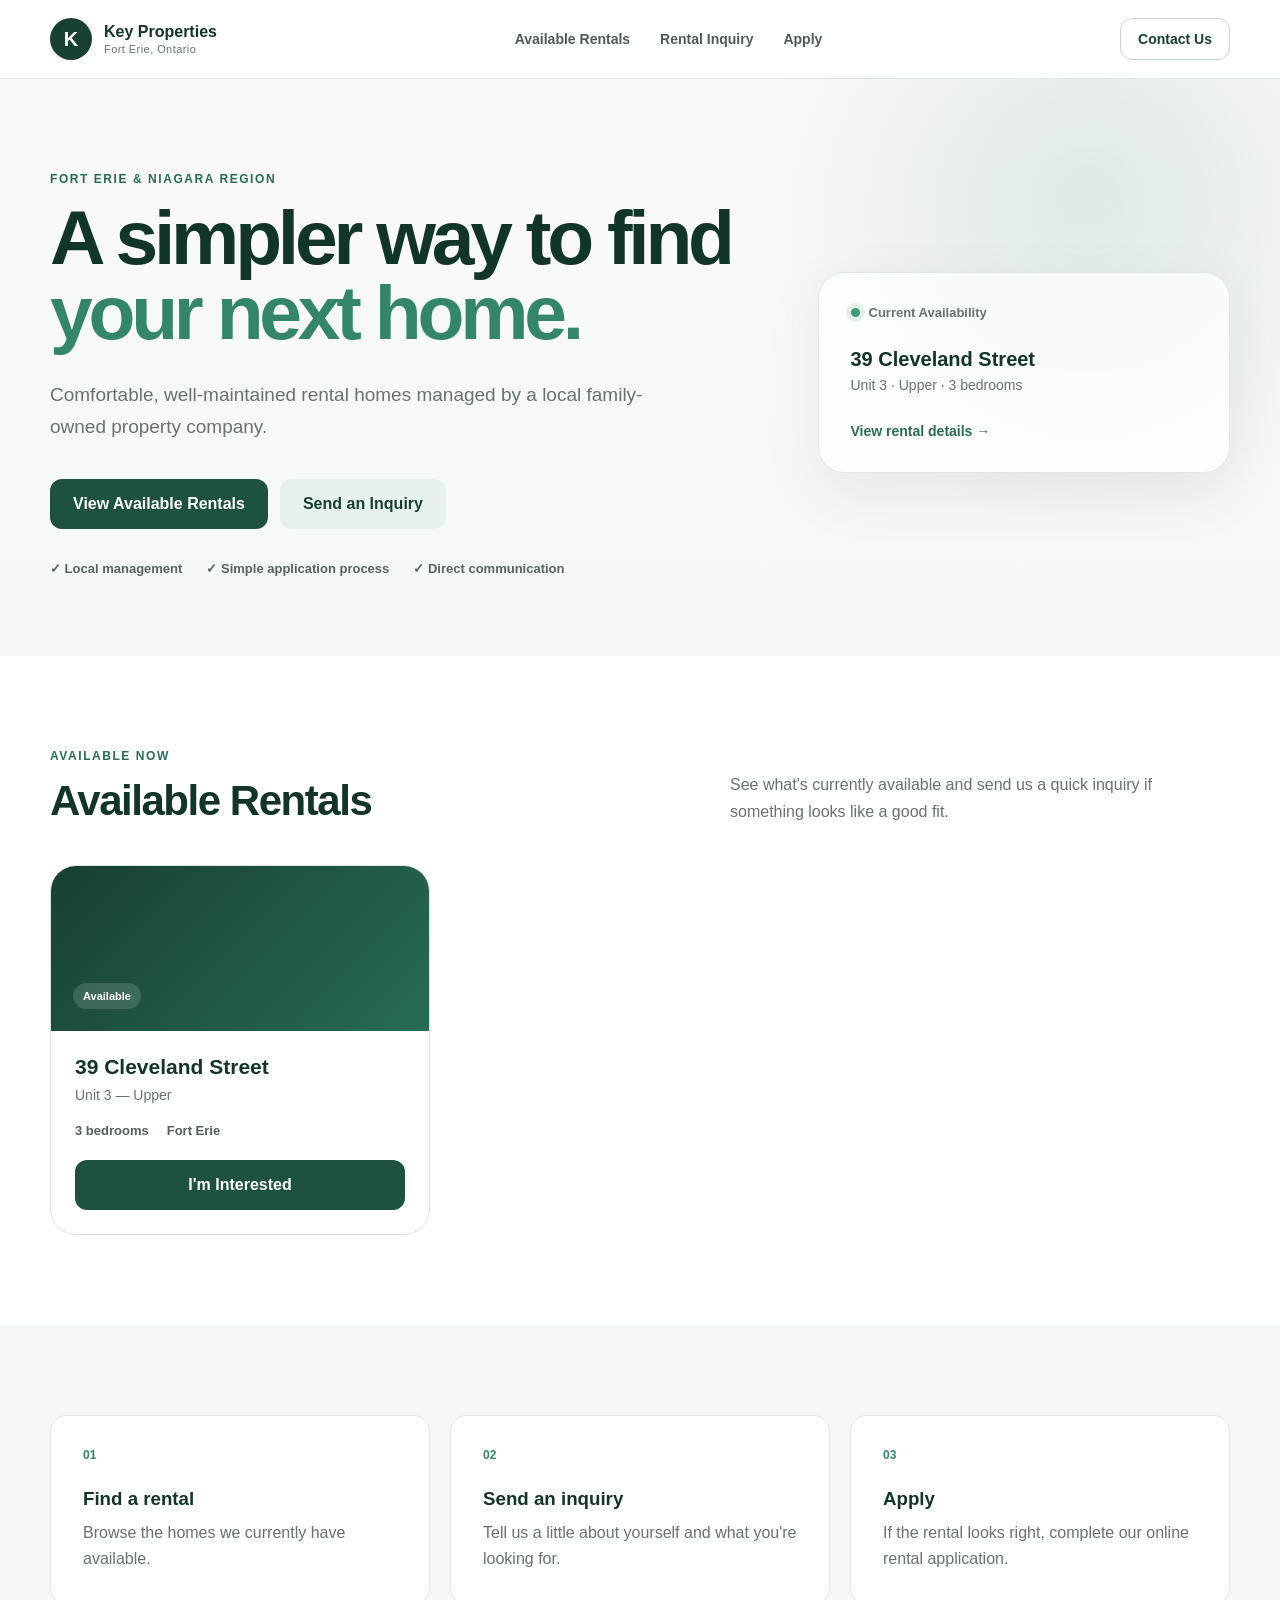
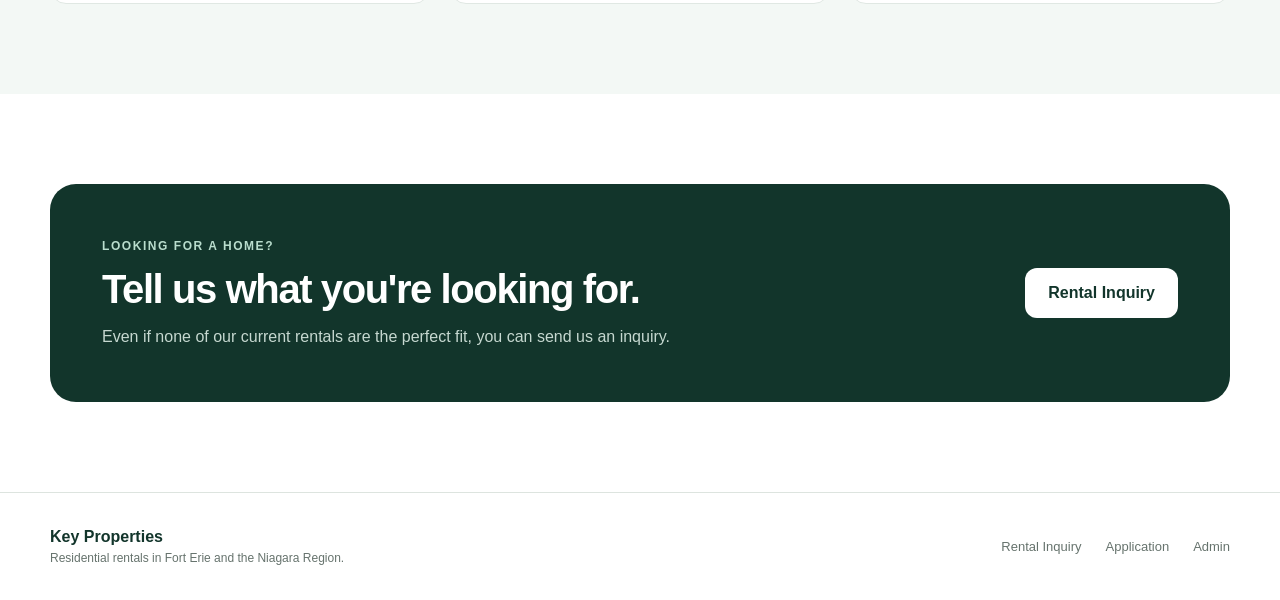
==== index.html @ e24a8eb3 "Initial Key Properties website" ====
<!DOCTYPE html>
<html lang="en">
<head>
  <meta charset="UTF-8">
  <meta name="viewport" content="width=device-width, initial-scale=1.0">

  <title>Key Properties | Rental Homes in Fort Erie</title>
  <meta
    name="description"
    content="Quality rental homes in Fort Erie and the Niagara Region."
  >

  <link rel="stylesheet" href="styles.css">
</head>

<body data-page="home">

<header class="site-header">
  <div class="container header-inner">

    <a class="brand" href="index.html">
      <span class="brand-mark">K</span>

      <span>
        <strong>Key Properties</strong>
        <small>Fort Erie, Ontario</small>
      </span>
    </a>

    <nav class="main-nav">
      <a href="#available">Available Rentals</a>
      <a href="inquiry.html">Rental Inquiry</a>
      <a href="apply.html">Apply</a>
    </nav>

    <a class="button button-small button-outline" href="inquiry.html">
      Contact Us
    </a>

  </div>
</header>


<main>

  <section class="hero">
    <div class="container hero-grid">

      <div class="hero-copy">

        <span class="eyebrow">Fort Erie & Niagara Region</span>

        <h1>
          A simpler way to find
          <span>your next home.</span>
        </h1>

        <p class="hero-lead">
          Comfortable, well-maintained rental homes managed by a local
          family-owned property company.
        </p>

        <div class="hero-actions">
          <a class="button button-primary" href="#available">
            View Available Rentals
          </a>

          <a class="button button-secondary" href="inquiry.html">
            Send an Inquiry
          </a>
        </div>

        <div class="hero-points">
          <span>✓ Local management</span>
          <span>✓ Simple application process</span>
          <span>✓ Direct communication</span>
        </div>

      </div>


      <div class="hero-panel">

        <div class="hero-panel-top">
          <span class="status-dot"></span>
          Current Availability
        </div>

        <div id="heroAvailability" class="hero-availability">
          <p>Checking available rentals…</p>
        </div>

        <a href="#available" class="text-link">
          View rental details →
        </a>

      </div>

    </div>
  </section>


  <section class="section" id="available">
    <div class="container">

      <div class="section-heading">
        <div>
          <span class="eyebrow">Available now</span>
          <h2>Available Rentals</h2>
        </div>

        <p>
          See what's currently available and send us a quick inquiry if
          something looks like a good fit.
        </p>
      </div>

      <div id="availableRentals" class="rental-grid"></div>

    </div>
  </section>


  <section class="section section-soft">
    <div class="container">

      <div class="simple-grid">

        <article class="feature-card">
          <span class="feature-number">01</span>
          <h3>Find a rental</h3>
          <p>
            Browse the homes we currently have available.
          </p>
        </article>

        <article class="feature-card">
          <span class="feature-number">02</span>
          <h3>Send an inquiry</h3>
          <p>
            Tell us a little about yourself and what you're looking for.
          </p>
        </article>

        <article class="feature-card">
          <span class="feature-number">03</span>
          <h3>Apply</h3>
          <p>
            If the rental looks right, complete our online rental application.
          </p>
        </article>

      </div>

    </div>
  </section>


  <section class="section">
    <div class="container">

      <div class="cta-card">

        <div>
          <span class="eyebrow eyebrow-light">Looking for a home?</span>

          <h2>
            Tell us what you're looking for.
          </h2>

          <p>
            Even if none of our current rentals are the perfect fit,
            you can send us an inquiry.
          </p>
        </div>

        <a class="button button-white" href="inquiry.html">
          Rental Inquiry
        </a>

      </div>

    </div>
  </section>

</main>


<footer class="site-footer">
  <div class="container footer-inner">

    <div>
      <strong>Key Properties</strong>
      <p>Residential rentals in Fort Erie and the Niagara Region.</p>
    </div>

    <div class="footer-links">
      <a href="inquiry.html">Rental Inquiry</a>
      <a href="apply.html">Application</a>
      <a href="admin.html">Admin</a>
    </div>

  </div>
</footer>

<script src="app.js"></script>

</body>
</html>
---- styles.css ----
/* =========================================================
   KEY PROPERTIES V1
   ========================================================= */

:root {
  --green-950: #12352b;
  --green-900: #173f33;
  --green-800: #1d5241;
  --green-700: #286c55;
  --green-600: #33866a;
  --green-100: #e8f2ed;
  --green-50: #f3f8f5;

  --cream: #f7f7f2;
  --white: #ffffff;

  --text: #1d2924;
  --muted: #66736d;
  --line: #dde4df;

  --success: #237a57;

  --shadow:
    0 20px 60px rgba(22, 54, 43, 0.08);

  --radius-sm: 10px;
  --radius: 16px;
  --radius-lg: 26px;

  --container: 1180px;
}


/* RESET */

* {
  box-sizing: border-box;
}

html {
  scroll-behavior: smooth;
}

body {
  margin: 0;
  font-family:
    Inter,
    -apple-system,
    BlinkMacSystemFont,
    "Segoe UI",
    sans-serif;

  background: var(--white);
  color: var(--text);

  -webkit-font-smoothing: antialiased;
}

a {
  color: inherit;
  text-decoration: none;
}

button,
input,
select,
textarea {
  font: inherit;
}

button {
  cursor: pointer;
}

img {
  max-width: 100%;
}


/* GLOBAL */

.container {
  width: min(calc(100% - 40px), var(--container));
  margin: 0 auto;
}

.hidden {
  display: none !important;
}

.eyebrow {
  display: inline-block;

  margin-bottom: 14px;

  color: var(--green-700);

  font-size: 12px;
  font-weight: 800;
  letter-spacing: 0.13em;

  text-transform: uppercase;
}

.eyebrow-light {
  color: #b9ddcd;
}


/* HEADER */

.site-header,
.admin-header {
  position: sticky;
  top: 0;

  z-index: 100;

  background: rgba(255, 255, 255, 0.94);

  border-bottom: 1px solid rgba(221, 228, 223, 0.9);

  backdrop-filter: blur(16px);
}

.header-inner {
  min-height: 78px;

  display: flex;
  align-items: center;
  justify-content: space-between;

  gap: 30px;
}

.brand {
  display: inline-flex;
  align-items: center;

  gap: 12px;
}

.brand-mark {
  width: 42px;
  height: 42px;

  display: grid;
  place-items: center;

  border-radius: 50%;

  background: var(--green-900);
  color: white;

  font-size: 20px;
  font-weight: 800;
}

.brand strong {
  display: block;

  color: var(--green-950);

  font-size: 16px;
}

.brand small {
  display: block;

  margin-top: 2px;

  color: var(--muted);

  font-size: 11px;
  letter-spacing: 0.04em;
}

.main-nav {
  display: flex;
  align-items: center;

  gap: 30px;
}

.main-nav a {
  position: relative;

  color: #4d5c55;

  font-size: 14px;
  font-weight: 600;
}

.main-nav a:hover,
.main-nav a.active {
  color: var(--green-800);
}

.main-nav a.active::after {
  content: "";

  position: absolute;
  left: 0;
  right: 0;
  bottom: -8px;

  height: 2px;

  background: var(--green-700);
}


/* BUTTONS */

.button {
  min-height: 50px;

  display: inline-flex;
  align-items: center;
  justify-content: center;

  padding: 0 22px;

  border: 1px solid transparent;
  border-radius: 12px;

  font-weight: 750;

  transition:
    transform 0.15s ease,
    background 0.15s ease,
    border 0.15s ease;
}

.button:hover {
  transform: translateY(-1px);
}

.button-small {
  min-height: 42px;
  padding: 0 17px;

  font-size: 14px;
}

.button-primary {
  background: var(--green-800);
  color: white;
}

.button-primary:hover {
  background: var(--green-900);
}

.button-secondary {
  background: var(--green-100);
  color: var(--green-900);
}

.button-outline {
  background: transparent;

  border-color: #cad6cf;

  color: var(--green-900);
}

.button-white {
  background: white;

  color: var(--green-950);
}

.button-full {
  width: 100%;
}


/* HERO */

.hero {
  padding: 90px 0 80px;

  background:
    radial-gradient(
      circle at 85% 20%,
      rgba(72, 137, 109, 0.15),
      transparent 28%
    ),
    linear-gradient(
      180deg,
      #fafbf8 0%,
      #f5f8f5 100%
    );
}

.hero-grid {
  display: grid;
  grid-template-columns:
    minmax(0, 1.25fr)
    minmax(320px, 0.75fr);

  align-items: center;

  gap: 80px;
}

.hero-copy h1 {
  max-width: 720px;

  margin: 0;

  color: var(--green-950);

  font-size: clamp(48px, 6vw, 78px);
  line-height: 0.98;
  letter-spacing: -0.055em;
}

.hero-copy h1 span {
  display: block;

  color: var(--green-600);
}

.hero-lead {
  max-width: 640px;

  margin: 28px 0 0;

  color: var(--muted);

  font-size: 19px;
  line-height: 1.7;
}

.hero-actions {
  display: flex;
  flex-wrap: wrap;

  gap: 12px;

  margin-top: 36px;
}

.hero-points {
  display: flex;
  flex-wrap: wrap;

  gap: 24px;

  margin-top: 32px;

  color: #55645d;

  font-size: 13px;
  font-weight: 650;
}

.hero-panel {
  padding: 32px;

  border: 1px solid #dfe8e3;
  border-radius: var(--radius-lg);

  background: rgba(255, 255, 255, 0.78);

  box-shadow: var(--shadow);
}

.hero-panel-top {
  display: flex;
  align-items: center;

  gap: 9px;

  color: var(--muted);

  font-size: 13px;
  font-weight: 700;
}

.status-dot {
  width: 9px;
  height: 9px;

  border-radius: 50%;

  background: #3a9f76;

  box-shadow:
    0 0 0 5px rgba(58, 159, 118, 0.12);
}

.hero-availability {
  margin: 28px 0;
}

.hero-unit {
  margin-bottom: 16px;
}

.hero-unit:last-child {
  margin-bottom: 0;
}

.hero-unit strong {
  display: block;

  margin-bottom: 5px;

  color: var(--green-950);

  font-size: 20px;
}

.hero-unit span {
  color: var(--muted);

  font-size: 14px;
}

.text-link {
  color: var(--green-700);

  font-size: 14px;
  font-weight: 750;
}


/* SECTIONS */

.section {
  padding: 90px 0;
}

.section-soft {
  background: var(--green-50);
}

.section-heading {
  display: flex;
  align-items: flex-end;
  justify-content: space-between;

  gap: 50px;

  margin-bottom: 40px;
}

.section-heading h2 {
  margin: 0;

  color: var(--green-950);

  font-size: 42px;
  letter-spacing: -0.035em;
}

.section-heading p {
  max-width: 500px;

  margin: 0;

  color: var(--muted);

  line-height: 1.7;
}


/* RENTALS */

.rental-grid {
  display: grid;
  grid-template-columns: repeat(3, 1fr);

  gap: 20px;
}

.rental-card {
  overflow: hidden;

  border: 1px solid var(--line);
  border-radius: var(--radius-lg);

  background: white;

  transition:
    transform 0.18s ease,
    box-shadow 0.18s ease;
}

.rental-card:hover {
  transform: translateY(-3px);

  box-shadow: var(--shadow);
}

.rental-visual {
  min-height: 165px;

  display: flex;
  align-items: flex-end;

  padding: 22px;

  background:
    linear-gradient(
      135deg,
      var(--green-900),
      var(--green-700)
    );
}

.rental-visual-badge {
  padding: 7px 10px;

  border-radius: 99px;

  background: rgba(255, 255, 255, 0.15);
  color: white;

  font-size: 11px;
  font-weight: 750;

  backdrop-filter: blur(10px);
}

.rental-content {
  padding: 24px;
}

.rental-content h3 {
  margin: 0;

  color: var(--green-950);

  font-size: 21px;
}

.rental-content p {
  margin: 8px 0 20px;

  color: var(--muted);

  font-size: 14px;
}

.rental-meta {
  display: flex;

  gap: 18px;

  margin-bottom: 22px;

  color: #52625a;

  font-size: 13px;
  font-weight: 650;
}

.empty-state {
  grid-column: 1 / -1;

  padding: 50px;

  border: 1px dashed #cad6cf;
  border-radius: var(--radius-lg);

  background: var(--green-50);

  text-align: center;
}

.empty-state h3 {
  color: var(--green-950);
}


/* FEATURES */

.simple-grid {
  display: grid;
  grid-template-columns: repeat(3, 1fr);

  gap: 20px;
}

.feature-card {
  padding: 32px;

  border-radius: var(--radius);

  background: white;

  border: 1px solid #e0e8e3;
}

.feature-number {
  display: block;

  margin-bottom: 26px;

  color: var(--green-600);

  font-size: 12px;
  font-weight: 800;
}

.feature-card h3 {
  margin: 0 0 10px;

  color: var(--green-950);
}

.feature-card p {
  margin: 0;

  color: var(--muted);

  line-height: 1.6;
}


/* CTA */

.cta-card {
  display: flex;
  align-items: center;
  justify-content: space-between;

  gap: 40px;

  padding: 52px;

  border-radius: var(--radius-lg);

  background: var(--green-950);
  color: white;
}

.cta-card h2 {
  max-width: 650px;

  margin: 0;

  font-size: 40px;
  letter-spacing: -0.035em;
}

.cta-card p {
  max-width: 650px;

  margin: 12px 0 0;

  color: #c6d8d0;

  line-height: 1.6;
}


/* FORMS */

.form-page {
  padding: 70px 0 100px;

  background: #f7f9f7;
}

.form-layout {
  display: grid;

  grid-template-columns:
    minmax(250px, 0.45fr)
    minmax(0, 1fr);

  align-items: start;

  gap: 55px;
}

.form-sidebar {
  position: sticky;
  top: 125px;

  padding-top: 24px;
}

.form-sidebar h1 {
  margin: 0;

  color: var(--green-950);

  font-size: 41px;
  line-height: 1.08;
  letter-spacing: -0.04em;
}

.form-sidebar > p {
  margin: 20px 0;

  color: var(--muted);

  line-height: 1.7;
}

.sidebar-note {
  margin: 32px 0;

  padding: 20px;

  border-left: 3px solid var(--green-600);

  background: var(--green-100);
}

.sidebar-note strong {
  color: var(--green-950);
}

.sidebar-note p {
  margin: 8px 0 0;

  color: #55675e;

  font-size: 14px;
  line-height: 1.6;
}

.form-card {
  padding: 44px;

  border: 1px solid var(--line);
  border-radius: var(--radius-lg);

  background: white;

  box-shadow: 0 10px 40px rgba(20, 50, 40, 0.04);
}

.form-card-wide {
  max-width: 850px;
}

.form-section-heading {
  display: flex;
  align-items: center;

  gap: 16px;

  margin-bottom: 28px;
}

.form-section-heading > span {
  width: 38px;
  height: 38px;

  flex: 0 0 auto;

  display: grid;
  place-items: center;

  border-radius: 50%;

  background: var(--green-100);
  color: var(--green-800);

  font-size: 12px;
  font-weight: 800;
}

.form-section-heading h2 {
  margin: 0;

  color: var(--green-950);

  font-size: 22px;
}

.form-section-heading p {
  margin: 4px 0 0;

  color: var(--muted);

  font-size: 13px;
}

.form-grid {
  display: grid;

  gap: 20px;
}

.form-grid.two-columns {
  grid-template-columns: repeat(2, minmax(0, 1fr));
}

.field.full {
  grid-column: 1 / -1;
}

.field label {
  display: block;

  margin-bottom: 8px;

  color: #36453e;

  font-size: 13px;
  font-weight: 700;
}

.label-note {
  color: var(--muted);
  font-weight: 500;
}

.field input,
.field select,
.field textarea {
  width: 100%;

  border: 1px solid #ced8d2;
  border-radius: 11px;

  background: white;

  color: var(--text);

  outline: none;

  transition:
    border 0.15s ease,
    box-shadow 0.15s ease;
}

.field input,
.field select {
  min-height: 50px;

  padding: 0 14px;
}

.field textarea {
  padding: 14px;

  resize: vertical;
}

.field input:focus,
.field select:focus,
.field textarea:focus {
  border-color: var(--green-600);

  box-shadow:
    0 0 0 4px rgba(51, 134, 106, 0.1);
}

.form-divider {
  height: 1px;

  margin: 38px 0;

  border: 0;

  background: #e7ece9;
}

.checkbox-row {
  display: flex;
  align-items: flex-start;

  gap: 12px;

  margin: 30px 0;

  color: #53615b;

  font-size: 13px;
  line-height: 1.55;
}

.checkbox-row input {
  margin-top: 3px;
}

.success-message {
  margin-top: 20px;

  padding: 20px;

  border: 1px solid #b7dcca;
  border-radius: var(--radius-sm);

  background: #eef8f3;

  color: #285d48;
}

.success-message p {
  margin: 5px 0 0;

  font-size: 14px;
  line-height: 1.5;
}


/* ADMIN */

.admin-body {
  background: #f5f7f5;
}

.admin-header-actions {
  display: flex;
  align-items: center;

  gap: 20px;
}

.admin-login {
  min-height: calc(100vh - 79px);

  display: grid;
  place-items: center;

  padding: 50px 20px;

  background:
    radial-gradient(
      circle at 50% 20%,
      rgba(46, 124, 96, 0.14),
      transparent 32%
    ),
    #f5f7f5;
}

.login-card {
  width: min(100%, 460px);

  padding: 42px;

  border: 1px solid var(--line);
  border-radius: var(--radius-lg);

  background: white;

  box-shadow: var(--shadow);
}

.login-card h1 {
  margin: 0;

  color: var(--green-950);

  font-size: 34px;
}

.login-card > p {
  margin: 12px 0 28px;

  color: var(--muted);

  line-height: 1.6;
}

.prototype-note {
  margin-top: 24px;

  padding: 16px;

  border-radius: var(--radius-sm);

  background: #f6f7f6;

  color: var(--muted);

  font-size: 12px;
}

.prototype-note strong {
  color: var(--text);
}

.prototype-note p {
  margin: 5px 0 0;

  line-height: 1.5;
}

.admin-dashboard {
  padding: 60px 0 100px;
}

.admin-page-heading {
  display: flex;
  align-items: center;
  justify-content: space-between;

  gap: 30px;

  margin-bottom: 30px;
}

.admin-page-heading h1 {
  margin: 0;

  color: var(--green-950);

  font-size: 42px;
  letter-spacing: -0.04em;
}

.admin-page-heading p {
  margin: 10px 0 0;

  color: var(--muted);
}

.availability-summary {
  min-width: 130px;

  padding: 20px 26px;

  border: 1px solid var(--line);
  border-radius: var(--radius);

  background: white;

  text-align: center;
}

.availability-summary span {
  display: block;

  color: var(--green-700);

  font-size: 36px;
  font-weight: 800;
}

.availability-summary small {
  color: var(--muted);
}

.admin-notice {
  margin-bottom: 30px;

  padding: 20px 22px;

  border: 1px solid #d8e7df;
  border-radius: var(--radius-sm);

  background: var(--green-50);
}

.admin-notice p {
  margin: 5px 0 0;

  color: var(--muted);

  font-size: 13px;
}

.property-group {
  margin-bottom: 24px;

  border: 1px solid var(--line);
  border-radius: var(--radius);

  background: white;

  overflow: hidden;
}

.property-group-header {
  display: flex;
  align-items: center;
  justify-content: space-between;

  gap: 20px;

  padding: 22px 24px;

  border-bottom: 1px solid var(--line);

  background: #fafbfa;
}

.property-group-header h2 {
  margin: 0;

  color: var(--green-950);

  font-size: 19px;
}

.property-group-header span {
  color: var(--muted);

  font-size: 12px;
}

.admin-unit {
  min-height: 82px;

  display: flex;
  align-items: center;
  justify-content: space-between;

  gap: 30px;

  padding: 17px 24px;

  border-bottom: 1px solid #edf0ee;
}

.admin-unit:last-child {
  border-bottom: 0;
}

.admin-unit-info strong {
  display: block;

  color: #26362f;
}

.admin-unit-info span {
  display: block;

  margin-top: 5px;

  color: var(--muted);

  font-size: 13px;
}


/* TOGGLE */

.switch {
  position: relative;

  width: 52px;
  height: 29px;

  flex: 0 0 auto;
}

.switch input {
  width: 0;
  height: 0;

  opacity: 0;
}

.slider {
  position: absolute;
  inset: 0;

  border-radius: 99px;

  background: #cad2ce;

  transition: 0.2s;
}

.slider::before {
  content: "";

  position: absolute;

  width: 23px;
  height: 23px;

  left: 3px;
  top: 3px;

  border-radius: 50%;

  background: white;

  box-shadow: 0 2px 5px rgba(0, 0, 0, 0.18);

  transition: 0.2s;
}

.switch input:checked + .slider {
  background: var(--green-600);
}

.switch input:checked + .slider::before {
  transform: translateX(23px);
}

.admin-bottom-actions {
  display: flex;
  justify-content: flex-end;

  gap: 12px;

  margin-top: 35px;
}


/* FOOTER */

.site-footer {
  padding: 35px 0;

  border-top: 1px solid var(--line);

  background: white;
}

.footer-inner {
  display: flex;
  align-items: center;
  justify-content: space-between;

  gap: 30px;
}

.footer-inner strong {
  color: var(--green-950);
}

.footer-inner p {
  margin: 5px 0 0;

  color: var(--muted);

  font-size: 12px;
}

.footer-links {
  display: flex;

  gap: 24px;

  color: var(--muted);

  font-size: 13px;
}


/* RESPONSIVE */

@media (max-width: 900px) {

  .main-nav {
    display: none;
  }

  .hero {
    padding-top: 65px;
  }

  .hero-grid {
    grid-template-columns: 1fr;

    gap: 45px;
  }

  .rental-grid,
  .simple-grid {
    grid-template-columns: 1fr 1fr;
  }

  .section-heading {
    display: block;
  }

  .section-heading p {
    margin-top: 15px;
  }

  .form-layout {
    grid-template-columns: 1fr;
  }

  .form-sidebar {
    position: static;
  }

}


@media (max-width: 650px) {

  .container {
    width: min(calc(100% - 28px), var(--container));
  }

  .header-inner {
    min-height: 70px;
  }

  .header-inner > .button {
    display: none;
  }

  .hero {
    padding: 55px 0;
  }

  .hero-copy h1 {
    font-size: 48px;
  }

  .hero-points {
    display: grid;

    gap: 9px;
  }

  .section {
    padding: 65px 0;
  }

  .section-heading h2 {
    font-size: 34px;
  }

  .rental-grid,
  .simple-grid {
    grid-template-columns: 1fr;
  }

  .cta-card {
    display: block;

    padding: 34px;
  }

  .cta-card h2 {
    font-size: 32px;
  }

  .cta-card .button {
    margin-top: 26px;
  }

  .form-page {
    padding: 40px 0 70px;
  }

  .form-card {
    padding: 26px 20px;
  }

  .form-sidebar h1 {
    font-size: 34px;
  }

  .form-grid.two-columns {
    grid-template-columns: 1fr;
  }

  .field.full {
    grid-column: auto;
  }

  .admin-page-heading {
    align-items: flex-start;
  }

  .admin-unit {
    padding: 16px 18px;
  }

  .admin-bottom-actions {
    flex-direction: column;
  }

  .footer-inner {
    display: block;
  }

  .footer-links {
    margin-top: 20px;
  }

}
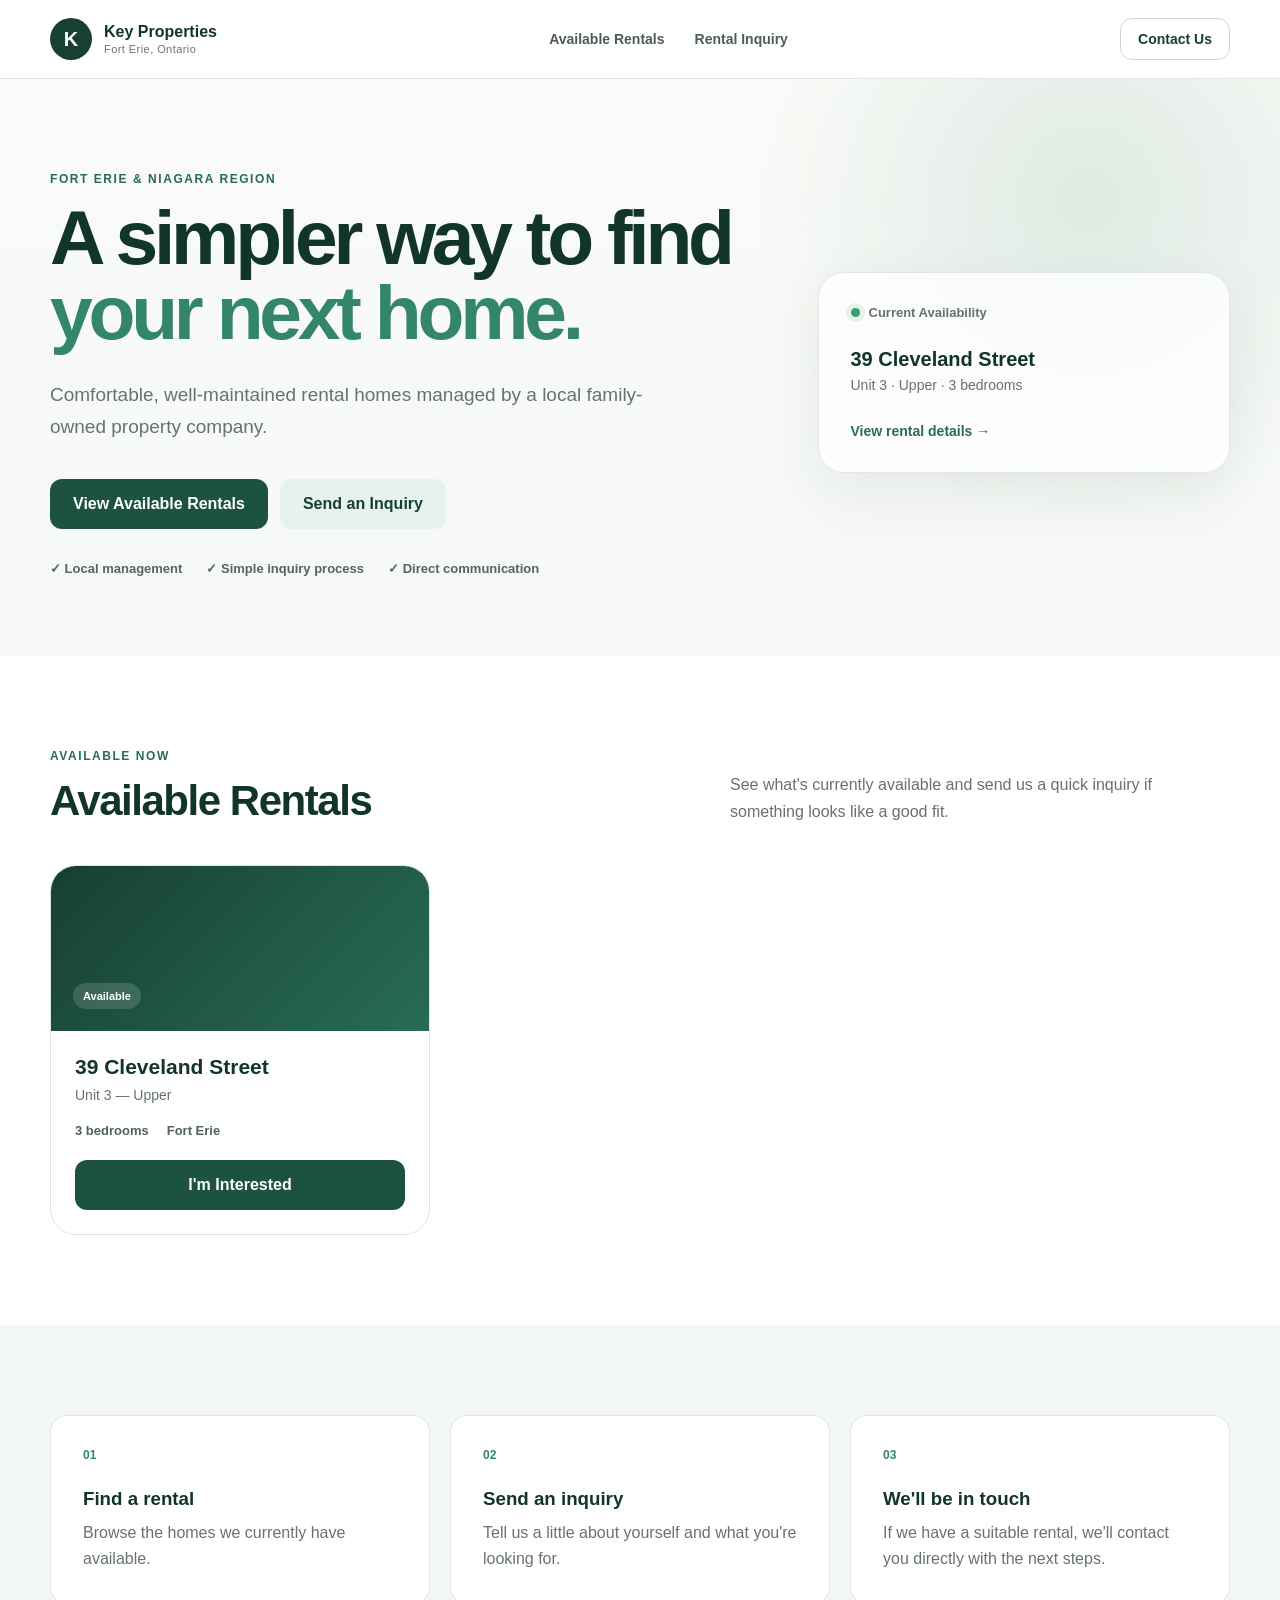
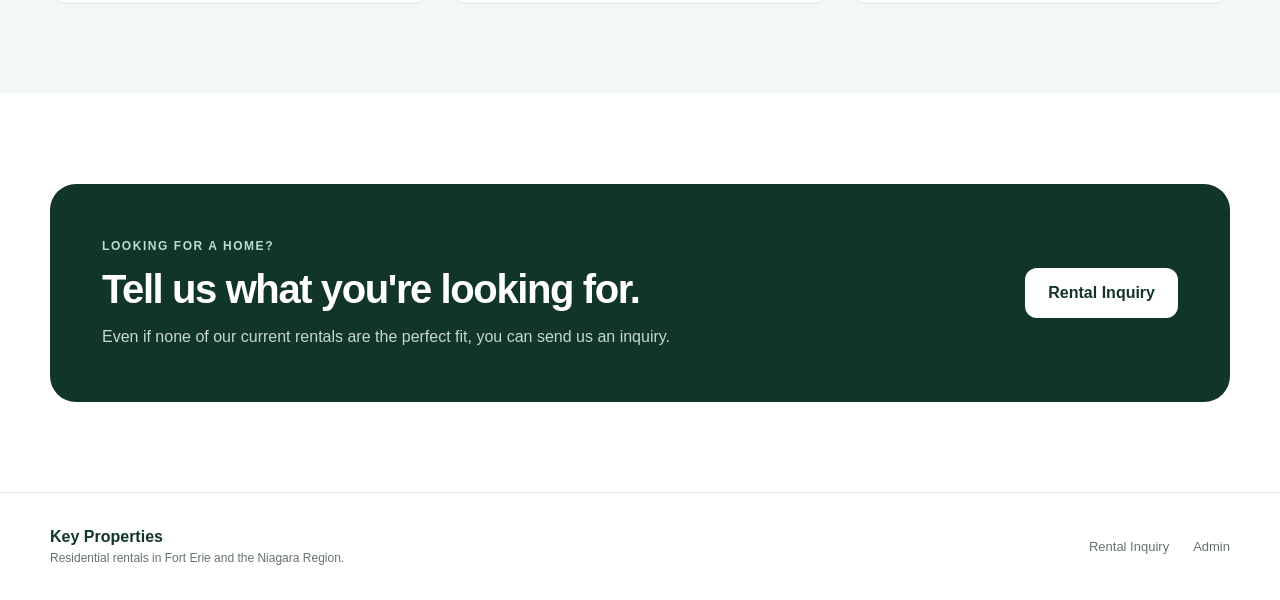
==== commit 519bef04: "Add admin login and private application access" ====
--- a/index.html
+++ b/index.html
@@ -5,6 +5,7 @@
   <meta name="viewport" content="width=device-width, initial-scale=1.0">
 
   <title>Key Properties | Rental Homes in Fort Erie</title>
+
   <meta
     name="description"
     content="Quality rental homes in Fort Erie and the Niagara Region."
@@ -30,10 +31,12 @@
     <nav class="main-nav">
       <a href="#available">Available Rentals</a>
       <a href="inquiry.html">Rental Inquiry</a>
-      <a href="apply.html">Apply</a>
     </nav>
 
-    <a class="button button-small button-outline" href="inquiry.html">
+    <a
+      class="button button-small button-outline"
+      href="inquiry.html"
+    >
       Contact Us
     </a>
 
@@ -48,7 +51,9 @@
 
       <div class="hero-copy">
 
-        <span class="eyebrow">Fort Erie & Niagara Region</span>
+        <span class="eyebrow">
+          Fort Erie & Niagara Region
+        </span>
 
         <h1>
           A simpler way to find
@@ -61,18 +66,26 @@
         </p>
 
         <div class="hero-actions">
-          <a class="button button-primary" href="#available">
+
+          <a
+            class="button button-primary"
+            href="#available"
+          >
             View Available Rentals
           </a>
 
-          <a class="button button-secondary" href="inquiry.html">
+          <a
+            class="button button-secondary"
+            href="inquiry.html"
+          >
             Send an Inquiry
           </a>
+
         </div>
 
         <div class="hero-points">
           <span>✓ Local management</span>
-          <span>✓ Simple application process</span>
+          <span>✓ Simple inquiry process</span>
           <span>✓ Direct communication</span>
         </div>
 
@@ -86,11 +99,17 @@
           Current Availability
         </div>
 
-        <div id="heroAvailability" class="hero-availability">
+        <div
+          id="heroAvailability"
+          class="hero-availability"
+        >
           <p>Checking available rentals…</p>
         </div>
 
-        <a href="#available" class="text-link">
+        <a
+          href="#available"
+          class="text-link"
+        >
           View rental details →
         </a>
 
@@ -100,22 +119,35 @@
   </section>
 
 
-  <section class="section" id="available">
+  <section
+    class="section"
+    id="available"
+  >
     <div class="container">
 
       <div class="section-heading">
+
         <div>
-          <span class="eyebrow">Available now</span>
-          <h2>Available Rentals</h2>
+          <span class="eyebrow">
+            Available now
+          </span>
+
+          <h2>
+            Available Rentals
+          </h2>
         </div>
 
         <p>
           See what's currently available and send us a quick inquiry if
           something looks like a good fit.
         </p>
-      </div>
-
-      <div id="availableRentals" class="rental-grid"></div>
+
+      </div>
+
+      <div
+        id="availableRentals"
+        class="rental-grid"
+      ></div>
 
     </div>
   </section>
@@ -127,27 +159,54 @@
       <div class="simple-grid">
 
         <article class="feature-card">
-          <span class="feature-number">01</span>
-          <h3>Find a rental</h3>
+
+          <span class="feature-number">
+            01
+          </span>
+
+          <h3>
+            Find a rental
+          </h3>
+
           <p>
             Browse the homes we currently have available.
           </p>
+
         </article>
 
+
         <article class="feature-card">
-          <span class="feature-number">02</span>
-          <h3>Send an inquiry</h3>
+
+          <span class="feature-number">
+            02
+          </span>
+
+          <h3>
+            Send an inquiry
+          </h3>
+
           <p>
             Tell us a little about yourself and what you're looking for.
           </p>
+
         </article>
 
+
         <article class="feature-card">
-          <span class="feature-number">03</span>
-          <h3>Apply</h3>
-          <p>
-            If the rental looks right, complete our online rental application.
-          </p>
+
+          <span class="feature-number">
+            03
+          </span>
+
+          <h3>
+            We'll be in touch
+          </h3>
+
+          <p>
+            If we have a suitable rental, we'll contact you directly
+            with the next steps.
+          </p>
+
         </article>
 
       </div>
@@ -162,7 +221,10 @@
       <div class="cta-card">
 
         <div>
-          <span class="eyebrow eyebrow-light">Looking for a home?</span>
+
+          <span class="eyebrow eyebrow-light">
+            Looking for a home?
+          </span>
 
           <h2>
             Tell us what you're looking for.
@@ -172,9 +234,13 @@
             Even if none of our current rentals are the perfect fit,
             you can send us an inquiry.
           </p>
-        </div>
-
-        <a class="button button-white" href="inquiry.html">
+
+        </div>
+
+        <a
+          class="button button-white"
+          href="inquiry.html"
+        >
           Rental Inquiry
         </a>
 
@@ -191,18 +257,26 @@
 
     <div>
       <strong>Key Properties</strong>
-      <p>Residential rentals in Fort Erie and the Niagara Region.</p>
+
+      <p>
+        Residential rentals in Fort Erie and the Niagara Region.
+      </p>
     </div>
 
     <div class="footer-links">
-      <a href="inquiry.html">Rental Inquiry</a>
-      <a href="apply.html">Application</a>
-      <a href="admin.html">Admin</a>
+      <a href="inquiry.html">
+        Rental Inquiry
+      </a>
+
+      <a href="admin.html">
+        Admin
+      </a>
     </div>
 
   </div>
 </footer>
 
+
 <script src="app.js"></script>
 
 </body>
--- a/styles.css
+++ b/styles.css
@@ -1,8 +1,9 @@
 /* =========================================================
-   KEY PROPERTIES V1
+   KEY PROPERTIES
    ========================================================= */
 
 :root {
+
   --green-950: #12352b;
   --green-900: #173f33;
   --green-800: #1d5241;
@@ -28,21 +29,28 @@
   --radius-lg: 26px;
 
   --container: 1180px;
-}
-
-
-/* RESET */
+
+}
+
+
+/* =========================================================
+   RESET
+   ========================================================= */
 
 * {
   box-sizing: border-box;
 }
 
+
 html {
   scroll-behavior: smooth;
 }
 
+
 body {
+
   margin: 0;
+
   font-family:
     Inter,
     -apple-system,
@@ -53,42 +61,71 @@
   background: var(--white);
   color: var(--text);
 
-  -webkit-font-smoothing: antialiased;
-}
+  -webkit-font-smoothing:
+    antialiased;
+
+}
+
 
 a {
+
   color: inherit;
+
   text-decoration: none;
-}
+
+}
+
 
 button,
 input,
 select,
 textarea {
+
   font: inherit;
-}
+
+}
+
 
 button {
+
   cursor: pointer;
-}
+
+}
+
 
 img {
+
   max-width: 100%;
-}
-
-
-/* GLOBAL */
+
+}
+
+
+/* =========================================================
+   GLOBAL
+   ========================================================= */
 
 .container {
-  width: min(calc(100% - 40px), var(--container));
+
+  width:
+    min(
+      calc(100% - 40px),
+      var(--container)
+    );
+
   margin: 0 auto;
-}
+
+}
+
 
 .hidden {
+
   display: none !important;
-}
+
+}
+
 
 .eyebrow {
+
   display: inline-block;
 
   margin-bottom: 14px;
@@ -97,74 +134,120 @@
 
   font-size: 12px;
   font-weight: 800;
+
   letter-spacing: 0.13em;
 
   text-transform: uppercase;
-}
+
+}
+
 
 .eyebrow-light {
+
   color: #b9ddcd;
-}
-
-
-/* HEADER */
+
+}
+
+
+/* =========================================================
+   HEADER
+   ========================================================= */
 
 .site-header,
 .admin-header {
+
   position: sticky;
+
   top: 0;
 
   z-index: 100;
 
-  background: rgba(255, 255, 255, 0.94);
-
-  border-bottom: 1px solid rgba(221, 228, 223, 0.9);
-
-  backdrop-filter: blur(16px);
-}
+  background:
+    rgba(
+      255,
+      255,
+      255,
+      0.94
+    );
+
+  border-bottom:
+    1px solid
+    rgba(
+      221,
+      228,
+      223,
+      0.9
+    );
+
+  backdrop-filter:
+    blur(16px);
+
+}
+
 
 .header-inner {
+
   min-height: 78px;
 
   display: flex;
+
   align-items: center;
-  justify-content: space-between;
+
+  justify-content:
+    space-between;
 
   gap: 30px;
-}
+
+}
+
 
 .brand {
+
   display: inline-flex;
+
   align-items: center;
 
   gap: 12px;
-}
+
+}
+
 
 .brand-mark {
+
   width: 42px;
   height: 42px;
 
   display: grid;
+
   place-items: center;
 
   border-radius: 50%;
 
-  background: var(--green-900);
+  background:
+    var(--green-900);
+
   color: white;
 
   font-size: 20px;
   font-weight: 800;
-}
+
+}
+
 
 .brand strong {
+
   display: block;
 
-  color: var(--green-950);
+  color:
+    var(--green-950);
 
   font-size: 16px;
-}
+
+}
+
 
 .brand small {
+
   display: block;
 
   margin-top: 2px;
@@ -172,56 +255,83 @@
   color: var(--muted);
 
   font-size: 11px;
+
   letter-spacing: 0.04em;
-}
+
+}
+
 
 .main-nav {
+
   display: flex;
+
   align-items: center;
 
   gap: 30px;
-}
+
+}
+
 
 .main-nav a {
+
   position: relative;
 
   color: #4d5c55;
 
   font-size: 14px;
   font-weight: 600;
-}
+
+}
+
 
 .main-nav a:hover,
 .main-nav a.active {
+
   color: var(--green-800);
-}
+
+}
+
 
 .main-nav a.active::after {
+
   content: "";
 
   position: absolute;
+
   left: 0;
   right: 0;
+
   bottom: -8px;
 
   height: 2px;
 
-  background: var(--green-700);
-}
-
-
-/* BUTTONS */
+  background:
+    var(--green-700);
+
+}
+
+
+/* =========================================================
+   BUTTONS
+   ========================================================= */
 
 .button {
+
   min-height: 50px;
 
   display: inline-flex;
+
   align-items: center;
+
   justify-content: center;
 
-  padding: 0 22px;
-
-  border: 1px solid transparent;
+  padding:
+    0 22px;
+
+  border:
+    1px solid
+    transparent;
+
   border-radius: 12px;
 
   font-weight: 750;
@@ -230,72 +340,121 @@
     transform 0.15s ease,
     background 0.15s ease,
     border 0.15s ease;
-}
+
+}
+
 
 .button:hover {
-  transform: translateY(-1px);
-}
+
+  transform:
+    translateY(-1px);
+
+}
+
 
 .button-small {
+
   min-height: 42px;
-  padding: 0 17px;
+
+  padding:
+    0 17px;
 
   font-size: 14px;
-}
+
+}
+
 
 .button-primary {
-  background: var(--green-800);
+
+  background:
+    var(--green-800);
+
   color: white;
-}
+
+}
+
 
 .button-primary:hover {
-  background: var(--green-900);
-}
+
+  background:
+    var(--green-900);
+
+}
+
 
 .button-secondary {
-  background: var(--green-100);
-  color: var(--green-900);
-}
+
+  background:
+    var(--green-100);
+
+  color:
+    var(--green-900);
+
+}
+
 
 .button-outline {
-  background: transparent;
-
-  border-color: #cad6cf;
-
-  color: var(--green-900);
-}
+
+  background:
+    transparent;
+
+  border-color:
+    #cad6cf;
+
+  color:
+    var(--green-900);
+
+}
+
 
 .button-white {
-  background: white;
-
-  color: var(--green-950);
-}
+
+  background:
+    white;
+
+  color:
+    var(--green-950);
+
+}
+
 
 .button-full {
+
   width: 100%;
-}
-
-
-/* HERO */
+
+}
+
+
+/* =========================================================
+   HERO
+   ========================================================= */
 
 .hero {
-  padding: 90px 0 80px;
-
-  background:
+
+  padding:
+    90px 0 80px;
+
+  background:
+
     radial-gradient(
       circle at 85% 20%,
       rgba(72, 137, 109, 0.15),
       transparent 28%
     ),
+
     linear-gradient(
       180deg,
       #fafbf8 0%,
       #f5f8f5 100%
     );
-}
+
+}
+
 
 .hero-grid {
+
   display: grid;
+
   grid-template-columns:
     minmax(0, 1.25fr)
     minmax(320px, 0.75fr);
@@ -303,48 +462,77 @@
   align-items: center;
 
   gap: 80px;
-}
+
+}
+
 
 .hero-copy h1 {
+
   max-width: 720px;
 
   margin: 0;
 
-  color: var(--green-950);
-
-  font-size: clamp(48px, 6vw, 78px);
+  color:
+    var(--green-950);
+
+  font-size:
+    clamp(
+      48px,
+      6vw,
+      78px
+    );
+
   line-height: 0.98;
+
   letter-spacing: -0.055em;
-}
+
+}
+
 
 .hero-copy h1 span {
+
   display: block;
 
-  color: var(--green-600);
-}
+  color:
+    var(--green-600);
+
+}
+
 
 .hero-lead {
+
   max-width: 640px;
 
-  margin: 28px 0 0;
-
-  color: var(--muted);
+  margin:
+    28px 0 0;
+
+  color:
+    var(--muted);
 
   font-size: 19px;
+
   line-height: 1.7;
-}
+
+}
+
 
 .hero-actions {
+
   display: flex;
+
   flex-wrap: wrap;
 
   gap: 12px;
 
   margin-top: 36px;
-}
+
+}
+
 
 .hero-points {
+
   display: flex;
+
   flex-wrap: wrap;
 
   gap: 24px;
@@ -355,32 +543,54 @@
 
   font-size: 13px;
   font-weight: 650;
-}
+
+}
+
 
 .hero-panel {
+
   padding: 32px;
 
-  border: 1px solid #dfe8e3;
-  border-radius: var(--radius-lg);
-
-  background: rgba(255, 255, 255, 0.78);
-
-  box-shadow: var(--shadow);
-}
+  border:
+    1px solid
+    #dfe8e3;
+
+  border-radius:
+    var(--radius-lg);
+
+  background:
+    rgba(
+      255,
+      255,
+      255,
+      0.78
+    );
+
+  box-shadow:
+    var(--shadow);
+
+}
+
 
 .hero-panel-top {
+
   display: flex;
+
   align-items: center;
 
   gap: 9px;
 
-  color: var(--muted);
+  color:
+    var(--muted);
 
   font-size: 13px;
   font-weight: 700;
-}
+
+}
+
 
 .status-dot {
+
   width: 9px;
   height: 9px;
 
@@ -389,117 +599,191 @@
   background: #3a9f76;
 
   box-shadow:
-    0 0 0 5px rgba(58, 159, 118, 0.12);
-}
+    0 0 0 5px
+    rgba(
+      58,
+      159,
+      118,
+      0.12
+    );
+
+}
+
 
 .hero-availability {
-  margin: 28px 0;
-}
+
+  margin:
+    28px 0;
+
+}
+
 
 .hero-unit {
+
   margin-bottom: 16px;
-}
+
+}
+
 
 .hero-unit:last-child {
+
   margin-bottom: 0;
-}
+
+}
+
 
 .hero-unit strong {
+
   display: block;
 
   margin-bottom: 5px;
 
-  color: var(--green-950);
+  color:
+    var(--green-950);
 
   font-size: 20px;
-}
+
+}
+
 
 .hero-unit span {
-  color: var(--muted);
+
+  color:
+    var(--muted);
 
   font-size: 14px;
-}
+
+}
+
 
 .text-link {
-  color: var(--green-700);
+
+  color:
+    var(--green-700);
 
   font-size: 14px;
   font-weight: 750;
-}
-
-
-/* SECTIONS */
+
+}
+
+
+/* =========================================================
+   SECTIONS
+   ========================================================= */
 
 .section {
-  padding: 90px 0;
-}
+
+  padding:
+    90px 0;
+
+}
+
 
 .section-soft {
-  background: var(--green-50);
-}
+
+  background:
+    var(--green-50);
+
+}
+
 
 .section-heading {
+
   display: flex;
+
   align-items: flex-end;
-  justify-content: space-between;
+
+  justify-content:
+    space-between;
 
   gap: 50px;
 
   margin-bottom: 40px;
-}
+
+}
+
 
 .section-heading h2 {
+
   margin: 0;
 
-  color: var(--green-950);
+  color:
+    var(--green-950);
 
   font-size: 42px;
+
   letter-spacing: -0.035em;
-}
+
+}
+
 
 .section-heading p {
+
   max-width: 500px;
 
   margin: 0;
 
-  color: var(--muted);
+  color:
+    var(--muted);
 
   line-height: 1.7;
-}
-
-
-/* RENTALS */
+
+}
+
+
+/* =========================================================
+   RENTALS
+   ========================================================= */
 
 .rental-grid {
+
   display: grid;
-  grid-template-columns: repeat(3, 1fr);
+
+  grid-template-columns:
+    repeat(3, 1fr);
 
   gap: 20px;
-}
+
+}
+
 
 .rental-card {
+
   overflow: hidden;
 
-  border: 1px solid var(--line);
-  border-radius: var(--radius-lg);
+  border:
+    1px solid
+    var(--line);
+
+  border-radius:
+    var(--radius-lg);
 
   background: white;
 
   transition:
     transform 0.18s ease,
     box-shadow 0.18s ease;
-}
+
+}
+
 
 .rental-card:hover {
-  transform: translateY(-3px);
-
-  box-shadow: var(--shadow);
-}
+
+  transform:
+    translateY(-3px);
+
+  box-shadow:
+    var(--shadow);
+
+}
+
 
 .rental-visual {
+
   min-height: 165px;
 
   display: flex;
+
   align-items: flex-end;
 
   padding: 22px;
@@ -510,43 +794,70 @@
       var(--green-900),
       var(--green-700)
     );
-}
+
+}
+
 
 .rental-visual-badge {
-  padding: 7px 10px;
+
+  padding:
+    7px 10px;
 
   border-radius: 99px;
 
-  background: rgba(255, 255, 255, 0.15);
+  background:
+    rgba(
+      255,
+      255,
+      255,
+      0.15
+    );
+
   color: white;
 
   font-size: 11px;
   font-weight: 750;
 
-  backdrop-filter: blur(10px);
-}
+  backdrop-filter:
+    blur(10px);
+
+}
+
 
 .rental-content {
+
   padding: 24px;
-}
+
+}
+
 
 .rental-content h3 {
+
   margin: 0;
 
-  color: var(--green-950);
+  color:
+    var(--green-950);
 
   font-size: 21px;
-}
+
+}
+
 
 .rental-content p {
-  margin: 8px 0 20px;
-
-  color: var(--muted);
+
+  margin:
+    8px 0 20px;
+
+  color:
+    var(--muted);
 
   font-size: 14px;
-}
+
+}
+
 
 .rental-meta {
+
   display: flex;
 
   gap: 18px;
@@ -557,117 +868,183 @@
 
   font-size: 13px;
   font-weight: 650;
-}
+
+}
+
 
 .empty-state {
-  grid-column: 1 / -1;
+
+  grid-column:
+    1 / -1;
 
   padding: 50px;
 
-  border: 1px dashed #cad6cf;
-  border-radius: var(--radius-lg);
-
-  background: var(--green-50);
+  border:
+    1px dashed
+    #cad6cf;
+
+  border-radius:
+    var(--radius-lg);
+
+  background:
+    var(--green-50);
 
   text-align: center;
-}
+
+}
+
 
 .empty-state h3 {
-  color: var(--green-950);
-}
-
-
-/* FEATURES */
+
+  color:
+    var(--green-950);
+
+}
+
+
+/* =========================================================
+   FEATURES
+   ========================================================= */
 
 .simple-grid {
+
   display: grid;
-  grid-template-columns: repeat(3, 1fr);
+
+  grid-template-columns:
+    repeat(3, 1fr);
 
   gap: 20px;
-}
+
+}
+
 
 .feature-card {
+
   padding: 32px;
 
-  border-radius: var(--radius);
+  border-radius:
+    var(--radius);
 
   background: white;
 
-  border: 1px solid #e0e8e3;
-}
+  border:
+    1px solid
+    #e0e8e3;
+
+}
+
 
 .feature-number {
+
   display: block;
 
   margin-bottom: 26px;
 
-  color: var(--green-600);
+  color:
+    var(--green-600);
 
   font-size: 12px;
   font-weight: 800;
-}
+
+}
+
 
 .feature-card h3 {
-  margin: 0 0 10px;
-
-  color: var(--green-950);
-}
+
+  margin:
+    0 0 10px;
+
+  color:
+    var(--green-950);
+
+}
+
 
 .feature-card p {
+
   margin: 0;
 
-  color: var(--muted);
+  color:
+    var(--muted);
 
   line-height: 1.6;
-}
-
-
-/* CTA */
+
+}
+
+
+/* =========================================================
+   CTA
+   ========================================================= */
 
 .cta-card {
+
   display: flex;
+
   align-items: center;
-  justify-content: space-between;
+
+  justify-content:
+    space-between;
 
   gap: 40px;
 
   padding: 52px;
 
-  border-radius: var(--radius-lg);
-
-  background: var(--green-950);
+  border-radius:
+    var(--radius-lg);
+
+  background:
+    var(--green-950);
+
   color: white;
-}
+
+}
+
 
 .cta-card h2 {
+
   max-width: 650px;
 
   margin: 0;
 
   font-size: 40px;
+
   letter-spacing: -0.035em;
-}
+
+}
+
 
 .cta-card p {
+
   max-width: 650px;
 
-  margin: 12px 0 0;
-
-  color: #c6d8d0;
+  margin:
+    12px 0 0;
+
+  color:
+    #c6d8d0;
 
   line-height: 1.6;
-}
-
-
-/* FORMS */
+
+}
+
+
+/* =========================================================
+   FORMS
+   ========================================================= */
 
 .form-page {
-  padding: 70px 0 100px;
-
-  background: #f7f9f7;
-}
+
+  padding:
+    70px 0 100px;
+
+  background:
+    #f7f9f7;
+
+}
+
 
 .form-layout {
+
   display: grid;
 
   grid-template-columns:
@@ -677,129 +1054,216 @@
   align-items: start;
 
   gap: 55px;
-}
+
+}
+
 
 .form-sidebar {
+
   position: sticky;
+
   top: 125px;
 
   padding-top: 24px;
-}
+
+}
+
 
 .form-sidebar h1 {
+
   margin: 0;
 
-  color: var(--green-950);
+  color:
+    var(--green-950);
 
   font-size: 41px;
+
   line-height: 1.08;
+
   letter-spacing: -0.04em;
-}
+
+}
+
 
 .form-sidebar > p {
-  margin: 20px 0;
-
-  color: var(--muted);
+
+  margin:
+    20px 0;
+
+  color:
+    var(--muted);
 
   line-height: 1.7;
-}
+
+}
+
 
 .sidebar-note {
-  margin: 32px 0;
+
+  margin:
+    32px 0;
 
   padding: 20px;
 
-  border-left: 3px solid var(--green-600);
-
-  background: var(--green-100);
-}
+  border-left:
+    3px solid
+    var(--green-600);
+
+  background:
+    var(--green-100);
+
+}
+
 
 .sidebar-note strong {
-  color: var(--green-950);
-}
+
+  color:
+    var(--green-950);
+
+}
+
 
 .sidebar-note p {
-  margin: 8px 0 0;
-
-  color: #55675e;
+
+  margin:
+    8px 0 0;
+
+  color:
+    #55675e;
 
   font-size: 14px;
+
   line-height: 1.6;
-}
+
+}
+
 
 .form-card {
+
   padding: 44px;
 
-  border: 1px solid var(--line);
-  border-radius: var(--radius-lg);
+  border:
+    1px solid
+    var(--line);
+
+  border-radius:
+    var(--radius-lg);
 
   background: white;
 
-  box-shadow: 0 10px 40px rgba(20, 50, 40, 0.04);
-}
+  box-shadow:
+    0 10px 40px
+    rgba(
+      20,
+      50,
+      40,
+      0.04
+    );
+
+}
+
 
 .form-card-wide {
+
   max-width: 850px;
-}
+
+}
+
 
 .form-section-heading {
+
   display: flex;
+
   align-items: center;
 
   gap: 16px;
 
   margin-bottom: 28px;
-}
+
+}
+
 
 .form-section-heading > span {
+
   width: 38px;
   height: 38px;
 
-  flex: 0 0 auto;
+  flex:
+    0 0 auto;
 
   display: grid;
+
   place-items: center;
 
   border-radius: 50%;
 
-  background: var(--green-100);
-  color: var(--green-800);
+  background:
+    var(--green-100);
+
+  color:
+    var(--green-800);
 
   font-size: 12px;
   font-weight: 800;
-}
+
+}
+
 
 .form-section-heading h2 {
+
   margin: 0;
 
-  color: var(--green-950);
+  color:
+    var(--green-950);
 
   font-size: 22px;
-}
+
+}
+
 
 .form-section-heading p {
-  margin: 4px 0 0;
-
-  color: var(--muted);
+
+  margin:
+    4px 0 0;
+
+  color:
+    var(--muted);
 
   font-size: 13px;
-}
+
+}
+
 
 .form-grid {
+
   display: grid;
 
   gap: 20px;
-}
+
+}
+
 
 .form-grid.two-columns {
-  grid-template-columns: repeat(2, minmax(0, 1fr));
-}
+
+  grid-template-columns:
+    repeat(
+      2,
+      minmax(0, 1fr)
+    );
+
+}
+
 
 .field.full {
-  grid-column: 1 / -1;
-}
+
+  grid-column:
+    1 / -1;
+
+}
+
 
 .field label {
+
   display: block;
 
   margin-bottom: 8px;
@@ -808,364 +1272,820 @@
 
   font-size: 13px;
   font-weight: 700;
-}
+
+}
+
 
 .label-note {
-  color: var(--muted);
+
+  color:
+    var(--muted);
+
   font-weight: 500;
-}
+
+}
+
 
 .field input,
 .field select,
 .field textarea {
+
   width: 100%;
 
-  border: 1px solid #ced8d2;
+  border:
+    1px solid
+    #ced8d2;
+
   border-radius: 11px;
 
   background: white;
 
-  color: var(--text);
+  color:
+    var(--text);
 
   outline: none;
 
   transition:
     border 0.15s ease,
     box-shadow 0.15s ease;
-}
+
+}
+
 
 .field input,
 .field select {
+
   min-height: 50px;
 
-  padding: 0 14px;
-}
+  padding:
+    0 14px;
+
+}
+
 
 .field textarea {
+
   padding: 14px;
 
   resize: vertical;
-}
+
+}
+
 
 .field input:focus,
 .field select:focus,
 .field textarea:focus {
-  border-color: var(--green-600);
+
+  border-color:
+    var(--green-600);
 
   box-shadow:
-    0 0 0 4px rgba(51, 134, 106, 0.1);
-}
+    0 0 0 4px
+    rgba(
+      51,
+      134,
+      106,
+      0.1
+    );
+
+}
+
 
 .form-divider {
+
   height: 1px;
 
-  margin: 38px 0;
+  margin:
+    38px 0;
 
   border: 0;
 
-  background: #e7ece9;
-}
+  background:
+    #e7ece9;
+
+}
+
 
 .checkbox-row {
+
   display: flex;
+
   align-items: flex-start;
 
   gap: 12px;
 
-  margin: 30px 0;
+  margin:
+    30px 0;
 
   color: #53615b;
 
   font-size: 13px;
+
   line-height: 1.55;
-}
+
+}
+
 
 .checkbox-row input {
+
   margin-top: 3px;
-}
+
+}
+
 
 .success-message {
+
   margin-top: 20px;
 
   padding: 20px;
 
-  border: 1px solid #b7dcca;
-  border-radius: var(--radius-sm);
-
-  background: #eef8f3;
-
-  color: #285d48;
-}
+  border:
+    1px solid
+    #b7dcca;
+
+  border-radius:
+    var(--radius-sm);
+
+  background:
+    #eef8f3;
+
+  color:
+    #285d48;
+
+}
+
 
 .success-message p {
-  margin: 5px 0 0;
+
+  margin:
+    5px 0 0;
 
   font-size: 14px;
+
   line-height: 1.5;
-}
-
-
-/* ADMIN */
+
+}
+
+
+/* =========================================================
+   ADMIN
+   ========================================================= */
 
 .admin-body {
-  background: #f5f7f5;
-}
+
+  background:
+    #f5f7f5;
+
+}
+
 
 .admin-header-actions {
+
   display: flex;
+
   align-items: center;
 
   gap: 20px;
-}
+
+}
+
 
 .admin-login {
-  min-height: calc(100vh - 79px);
+
+  min-height:
+    calc(
+      100vh - 79px
+    );
 
   display: grid;
+
   place-items: center;
 
-  padding: 50px 20px;
-
-  background:
+  padding:
+    50px 20px;
+
+  background:
+
     radial-gradient(
       circle at 50% 20%,
-      rgba(46, 124, 96, 0.14),
+      rgba(
+        46,
+        124,
+        96,
+        0.14
+      ),
       transparent 32%
     ),
+
     #f5f7f5;
-}
+
+}
+
 
 .login-card {
-  width: min(100%, 460px);
+
+  width:
+    min(
+      100%,
+      460px
+    );
 
   padding: 42px;
 
-  border: 1px solid var(--line);
-  border-radius: var(--radius-lg);
+  border:
+    1px solid
+    var(--line);
+
+  border-radius:
+    var(--radius-lg);
 
   background: white;
 
-  box-shadow: var(--shadow);
-}
+  box-shadow:
+    var(--shadow);
+
+}
+
 
 .login-card h1 {
+
   margin: 0;
 
-  color: var(--green-950);
+  color:
+    var(--green-950);
 
   font-size: 34px;
-}
+
+}
+
 
 .login-card > p {
-  margin: 12px 0 28px;
-
-  color: var(--muted);
+
+  margin:
+    12px 0 28px;
+
+  color:
+    var(--muted);
 
   line-height: 1.6;
-}
+
+}
+
+
+.admin-password-field {
+
+  margin-top: 18px;
+
+}
+
+
+.admin-login-button {
+
+  margin-top: 22px;
+
+}
+
+
+.login-error {
+
+  margin-top: 16px;
+
+  padding:
+    12px 14px;
+
+  border:
+    1px solid
+    #e7c0c0;
+
+  border-radius: 10px;
+
+  background:
+    #fff4f4;
+
+  color:
+    #9d3838;
+
+  font-size: 13px;
+  font-weight: 650;
+
+}
+
 
 .prototype-note {
+
   margin-top: 24px;
 
   padding: 16px;
 
-  border-radius: var(--radius-sm);
-
-  background: #f6f7f6;
-
-  color: var(--muted);
+  border-radius:
+    var(--radius-sm);
+
+  background:
+    #f6f7f6;
+
+  color:
+    var(--muted);
 
   font-size: 12px;
-}
+
+}
+
 
 .prototype-note strong {
-  color: var(--text);
-}
+
+  color:
+    var(--text);
+
+}
+
 
 .prototype-note p {
-  margin: 5px 0 0;
+
+  margin:
+    5px 0 0;
 
   line-height: 1.5;
-}
+
+}
+
 
 .admin-dashboard {
-  padding: 60px 0 100px;
-}
+
+  padding:
+    60px 0 100px;
+
+}
+
 
 .admin-page-heading {
+
   display: flex;
+
   align-items: center;
-  justify-content: space-between;
+
+  justify-content:
+    space-between;
 
   gap: 30px;
 
   margin-bottom: 30px;
-}
+
+}
+
 
 .admin-page-heading h1 {
+
   margin: 0;
 
-  color: var(--green-950);
+  color:
+    var(--green-950);
 
   font-size: 42px;
+
   letter-spacing: -0.04em;
-}
+
+}
+
 
 .admin-page-heading p {
-  margin: 10px 0 0;
-
-  color: var(--muted);
-}
+
+  margin:
+    10px 0 0;
+
+  color:
+    var(--muted);
+
+}
+
 
 .availability-summary {
+
   min-width: 130px;
 
-  padding: 20px 26px;
-
-  border: 1px solid var(--line);
-  border-radius: var(--radius);
+  padding:
+    20px 26px;
+
+  border:
+    1px solid
+    var(--line);
+
+  border-radius:
+    var(--radius);
 
   background: white;
 
   text-align: center;
-}
+
+}
+
 
 .availability-summary span {
+
   display: block;
 
-  color: var(--green-700);
+  color:
+    var(--green-700);
 
   font-size: 36px;
   font-weight: 800;
-}
+
+}
+
 
 .availability-summary small {
-  color: var(--muted);
-}
+
+  color:
+    var(--muted);
+
+}
+
+
+/* =========================================================
+   ADMIN TOOLS
+   ========================================================= */
+
+.admin-tools {
+
+  display: grid;
+
+  grid-template-columns:
+    repeat(
+      2,
+      minmax(0, 1fr)
+    );
+
+  gap: 20px;
+
+  margin-bottom: 55px;
+
+}
+
+
+.admin-tool-card {
+
+  display: grid;
+
+  grid-template-columns:
+    48px 1fr;
+
+  gap: 20px;
+
+  padding: 28px;
+
+  border:
+    1px solid
+    var(--line);
+
+  border-radius:
+    var(--radius);
+
+  background: white;
+
+}
+
+
+.admin-tool-icon {
+
+  width: 48px;
+  height: 48px;
+
+  display: grid;
+
+  place-items: center;
+
+  border-radius: 12px;
+
+  background:
+    var(--green-100);
+
+  color:
+    var(--green-800);
+
+  font-size: 22px;
+  font-weight: 800;
+
+}
+
+
+.admin-tool-card h2 {
+
+  margin: 0;
+
+  color:
+    var(--green-950);
+
+  font-size: 22px;
+
+}
+
+
+.admin-tool-card p {
+
+  margin:
+    10px 0 22px;
+
+  color:
+    var(--muted);
+
+  font-size: 14px;
+
+  line-height: 1.6;
+
+}
+
+
+.copy-link-row {
+
+  display: grid;
+
+  grid-template-columns:
+    minmax(0, 1fr)
+    auto;
+
+  gap: 10px;
+
+}
+
+
+.copy-link-row input {
+
+  width: 100%;
+
+  min-height: 48px;
+
+  padding:
+    0 13px;
+
+  border:
+    1px solid
+    #ced8d2;
+
+  border-radius: 10px;
+
+  background:
+    #f8faf8;
+
+  color:
+    #53615b;
+
+  font-size: 12px;
+
+}
+
+
+.admin-link-actions {
+
+  margin-top: 14px;
+
+}
+
+
+.copy-success {
+
+  margin-top: 12px;
+
+  color:
+    var(--success);
+
+  font-size: 12px;
+  font-weight: 700;
+
+}
+
+
+.admin-section-heading {
+
+  margin-bottom: 25px;
+
+}
+
+
+.admin-section-heading h2 {
+
+  margin: 0;
+
+  color:
+    var(--green-950);
+
+  font-size: 30px;
+
+  letter-spacing: -0.03em;
+
+}
+
+
+.admin-section-heading p {
+
+  margin:
+    8px 0 0;
+
+  color:
+    var(--muted);
+
+}
+
 
 .admin-notice {
+
   margin-bottom: 30px;
 
-  padding: 20px 22px;
-
-  border: 1px solid #d8e7df;
-  border-radius: var(--radius-sm);
-
-  background: var(--green-50);
-}
+  padding:
+    20px 22px;
+
+  border:
+    1px solid
+    #d8e7df;
+
+  border-radius:
+    var(--radius-sm);
+
+  background:
+    var(--green-50);
+
+}
+
 
 .admin-notice p {
-  margin: 5px 0 0;
-
-  color: var(--muted);
+
+  margin:
+    5px 0 0;
+
+  color:
+    var(--muted);
 
   font-size: 13px;
-}
+
+}
+
+
+/* =========================================================
+   PROPERTY GROUPS
+   ========================================================= */
 
 .property-group {
+
   margin-bottom: 24px;
 
-  border: 1px solid var(--line);
-  border-radius: var(--radius);
+  border:
+    1px solid
+    var(--line);
+
+  border-radius:
+    var(--radius);
 
   background: white;
 
   overflow: hidden;
-}
+
+}
+
 
 .property-group-header {
+
   display: flex;
+
   align-items: center;
-  justify-content: space-between;
+
+  justify-content:
+    space-between;
 
   gap: 20px;
 
-  padding: 22px 24px;
-
-  border-bottom: 1px solid var(--line);
-
-  background: #fafbfa;
-}
+  padding:
+    22px 24px;
+
+  border-bottom:
+    1px solid
+    var(--line);
+
+  background:
+    #fafbfa;
+
+}
+
 
 .property-group-header h2 {
+
   margin: 0;
 
-  color: var(--green-950);
+  color:
+    var(--green-950);
 
   font-size: 19px;
-}
+
+}
+
 
 .property-group-header span {
-  color: var(--muted);
+
+  color:
+    var(--muted);
 
   font-size: 12px;
-}
+
+}
+
 
 .admin-unit {
+
   min-height: 82px;
 
   display: flex;
+
   align-items: center;
-  justify-content: space-between;
+
+  justify-content:
+    space-between;
 
   gap: 30px;
 
-  padding: 17px 24px;
-
-  border-bottom: 1px solid #edf0ee;
-}
+  padding:
+    17px 24px;
+
+  border-bottom:
+    1px solid
+    #edf0ee;
+
+}
+
 
 .admin-unit:last-child {
+
   border-bottom: 0;
-}
+
+}
+
 
 .admin-unit-info strong {
+
   display: block;
 
-  color: #26362f;
-}
+  color:
+    #26362f;
+
+}
+
 
 .admin-unit-info span {
+
   display: block;
 
   margin-top: 5px;
 
-  color: var(--muted);
+  color:
+    var(--muted);
 
   font-size: 13px;
-}
-
-
-/* TOGGLE */
+
+}
+
+
+/* =========================================================
+   TOGGLE
+   ========================================================= */
 
 .switch {
+
   position: relative;
 
   width: 52px;
   height: 29px;
 
-  flex: 0 0 auto;
-}
+  flex:
+    0 0 auto;
+
+}
+
 
 .switch input {
+
   width: 0;
   height: 0;
 
   opacity: 0;
-}
+
+}
+
 
 .slider {
+
   position: absolute;
+
   inset: 0;
 
   border-radius: 99px;
 
-  background: #cad2ce;
-
-  transition: 0.2s;
-}
+  background:
+    #cad2ce;
+
+  transition:
+    0.2s;
+
+}
+
 
 .slider::before {
+
   content: "";
 
   position: absolute;
@@ -1180,107 +2100,191 @@
 
   background: white;
 
-  box-shadow: 0 2px 5px rgba(0, 0, 0, 0.18);
-
-  transition: 0.2s;
-}
+  box-shadow:
+    0 2px 5px
+    rgba(
+      0,
+      0,
+      0,
+      0.18
+    );
+
+  transition:
+    0.2s;
+
+}
+
 
 .switch input:checked + .slider {
-  background: var(--green-600);
-}
+
+  background:
+    var(--green-600);
+
+}
+
 
 .switch input:checked + .slider::before {
-  transform: translateX(23px);
-}
+
+  transform:
+    translateX(23px);
+
+}
+
 
 .admin-bottom-actions {
+
   display: flex;
-  justify-content: flex-end;
+
+  justify-content:
+    flex-end;
 
   gap: 12px;
 
   margin-top: 35px;
-}
-
-
-/* FOOTER */
+
+}
+
+
+/* =========================================================
+   FOOTER
+   ========================================================= */
 
 .site-footer {
-  padding: 35px 0;
-
-  border-top: 1px solid var(--line);
+
+  padding:
+    35px 0;
+
+  border-top:
+    1px solid
+    var(--line);
 
   background: white;
-}
+
+}
+
 
 .footer-inner {
+
   display: flex;
+
   align-items: center;
-  justify-content: space-between;
+
+  justify-content:
+    space-between;
 
   gap: 30px;
-}
+
+}
+
 
 .footer-inner strong {
-  color: var(--green-950);
-}
+
+  color:
+    var(--green-950);
+
+}
+
 
 .footer-inner p {
-  margin: 5px 0 0;
-
-  color: var(--muted);
+
+  margin:
+    5px 0 0;
+
+  color:
+    var(--muted);
 
   font-size: 12px;
-}
+
+}
+
 
 .footer-links {
+
   display: flex;
 
   gap: 24px;
 
-  color: var(--muted);
+  color:
+    var(--muted);
 
   font-size: 13px;
-}
-
-
-/* RESPONSIVE */
+
+}
+
+
+/* =========================================================
+   RESPONSIVE
+   ========================================================= */
 
 @media (max-width: 900px) {
 
   .main-nav {
+
     display: none;
-  }
+
+  }
+
 
   .hero {
+
     padding-top: 65px;
-  }
+
+  }
+
 
   .hero-grid {
-    grid-template-columns: 1fr;
+
+    grid-template-columns:
+      1fr;
 
     gap: 45px;
-  }
+
+  }
+
 
   .rental-grid,
   .simple-grid {
-    grid-template-columns: 1fr 1fr;
-  }
+
+    grid-template-columns:
+      1fr 1fr;
+
+  }
+
 
   .section-heading {
+
     display: block;
-  }
+
+  }
+
 
   .section-heading p {
+
     margin-top: 15px;
-  }
+
+  }
+
 
   .form-layout {
-    grid-template-columns: 1fr;
-  }
+
+    grid-template-columns:
+      1fr;
+
+  }
+
 
   .form-sidebar {
+
     position: static;
+
+  }
+
+
+  .admin-tools {
+
+    grid-template-columns:
+      1fr;
+
   }
 
 }
@@ -1289,96 +2293,189 @@
 @media (max-width: 650px) {
 
   .container {
-    width: min(calc(100% - 28px), var(--container));
-  }
+
+    width:
+      min(
+        calc(100% - 28px),
+        var(--container)
+      );
+
+  }
+
 
   .header-inner {
+
     min-height: 70px;
-  }
+
+  }
+
 
   .header-inner > .button {
+
     display: none;
-  }
+
+  }
+
 
   .hero {
-    padding: 55px 0;
-  }
+
+    padding:
+      55px 0;
+
+  }
+
 
   .hero-copy h1 {
+
     font-size: 48px;
-  }
+
+  }
+
 
   .hero-points {
+
     display: grid;
 
     gap: 9px;
-  }
+
+  }
+
 
   .section {
-    padding: 65px 0;
-  }
+
+    padding:
+      65px 0;
+
+  }
+
 
   .section-heading h2 {
+
     font-size: 34px;
-  }
+
+  }
+
 
   .rental-grid,
   .simple-grid {
-    grid-template-columns: 1fr;
-  }
+
+    grid-template-columns:
+      1fr;
+
+  }
+
 
   .cta-card {
+
     display: block;
 
     padding: 34px;
-  }
+
+  }
+
 
   .cta-card h2 {
+
     font-size: 32px;
-  }
+
+  }
+
 
   .cta-card .button {
+
     margin-top: 26px;
-  }
+
+  }
+
 
   .form-page {
-    padding: 40px 0 70px;
-  }
+
+    padding:
+      40px 0 70px;
+
+  }
+
 
   .form-card {
-    padding: 26px 20px;
-  }
+
+    padding:
+      26px 20px;
+
+  }
+
 
   .form-sidebar h1 {
+
     font-size: 34px;
-  }
+
+  }
+
 
   .form-grid.two-columns {
-    grid-template-columns: 1fr;
-  }
+
+    grid-template-columns:
+      1fr;
+
+  }
+
 
   .field.full {
+
     grid-column: auto;
-  }
+
+  }
+
 
   .admin-page-heading {
-    align-items: flex-start;
-  }
+
+    align-items:
+      flex-start;
+
+  }
+
+
+  .availability-summary {
+
+    min-width: 100px;
+
+  }
+
 
   .admin-unit {
-    padding: 16px 18px;
-  }
+
+    padding:
+      16px 18px;
+
+  }
+
 
   .admin-bottom-actions {
-    flex-direction: column;
-  }
+
+    flex-direction:
+      column;
+
+  }
+
+
+  .copy-link-row {
+
+    grid-template-columns:
+      1fr;
+
+  }
+
 
   .footer-inner {
+
     display: block;
-  }
+
+  }
+
 
   .footer-links {
+
     margin-top: 20px;
+
   }
 
 }
